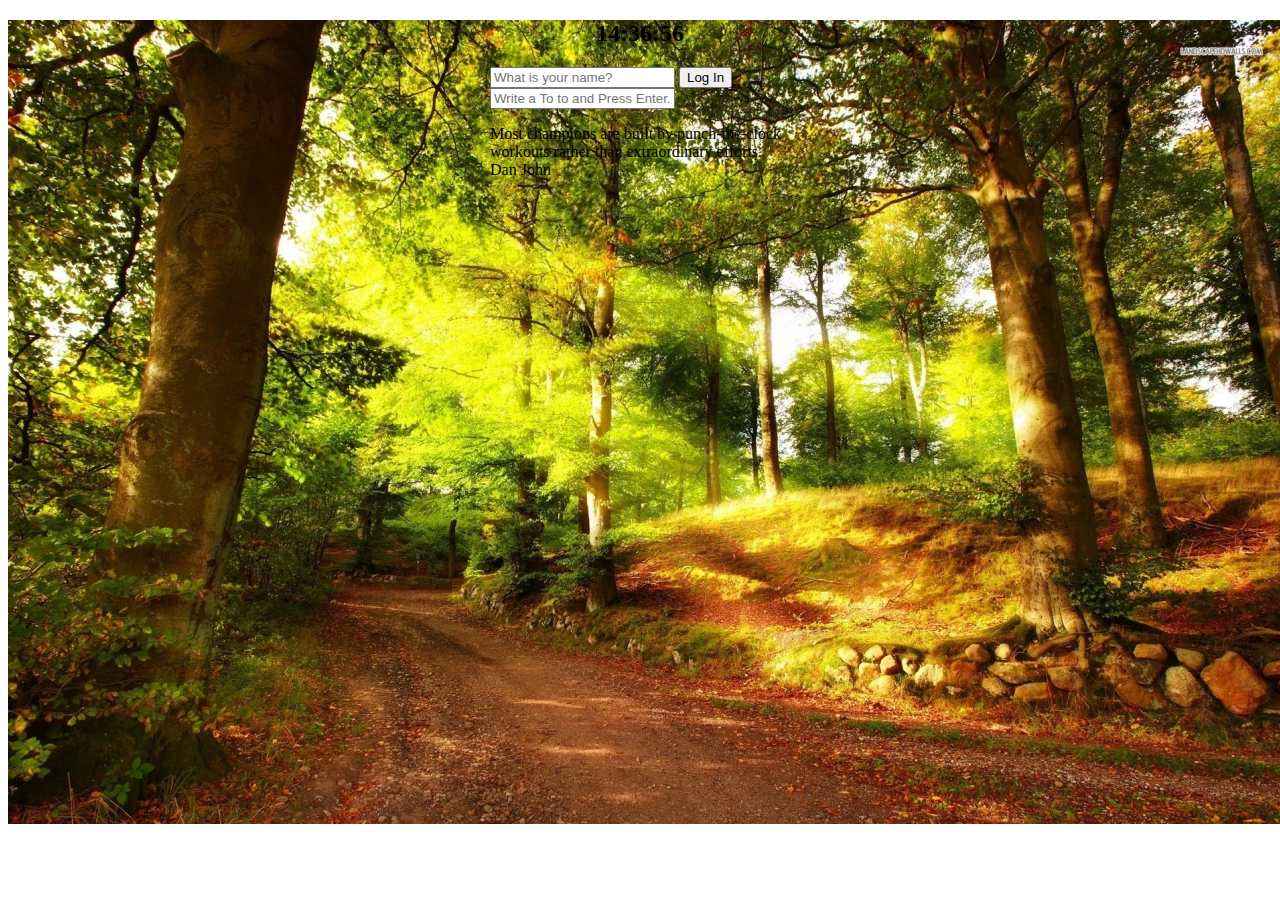
==== index.html @ 4be57e92 "first commit" ====
<!DOCTYPE html>
<html lang="en">
  <head>
    <meta charset="UTF-8" />
    <meta http-equiv="X-UA-Compatible" content="IE=edge" />
    <meta name="viewport" content="width=device-width, initial-scale=1.0" />
    <link rel="stylesheet" href="바닐라jsBegginning/style.css" />
    <title>Momentum App</title>
    <style></style>
  </head>
  <body>
    <div class="background-image">
      <h2 class="time" id="clock">00:00:00</h2>
      <form class="hidden" id="login-form">
        <input
          required
          maxlength="15"
          type="text"
          placeholder="What is your name?"
        />
        <button>Log In</button>
      </form>
      <h1 id="greeting" class="hidden"></h1>
      <form id="todo-form">
        <input
          type="text"
          placeholder="Write a To to and Press Enter."
          required
        />
      </form>
      <ul id="todo-list"></ul>
      <div id="quote">
        <span></span>
        <span></span>
      </div>
      <div id="weather">
        <span></span>
        <span></span>
      </div>
    </div>
    <script src="js/greetings.js"></script>
    <script src="js/clock.js"></script>
    <script src="js/background.js"></script>
    <script src="js/todo.js"></script>
    <script src="js/weather.js"></script>
    <script src="js/quotes.js"></script>
  </body>
</html>
---- 바닐라jsBegginning/style.css ----
.hidden {
  display: none;
}
h1 {
  text-align: center;
}
.time {
  text-align: center;
}
.background-image {
  position: relative;
  background-image: src= "js/background.js";
  max-width: 300px;
  height: 0;
  margin: 0 auto;
}
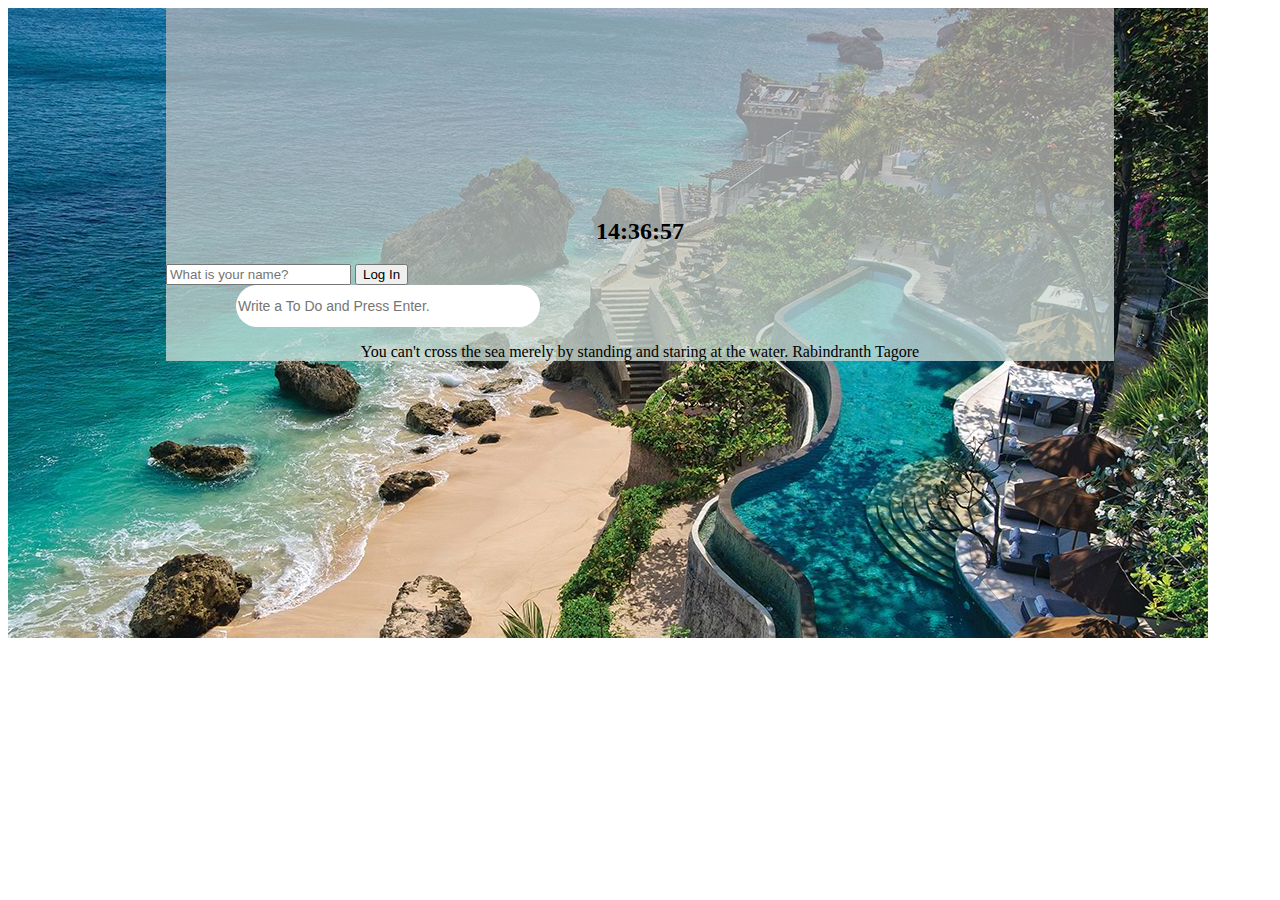
==== commit f80d3e81: "initial commit" ====
--- a/index.html
+++ b/index.html
@@ -10,32 +10,35 @@
   </head>
   <body>
     <div class="background-image">
-      <h2 class="time" id="clock">00:00:00</h2>
-      <form class="hidden" id="login-form">
-        <input
-          required
-          maxlength="15"
-          type="text"
-          placeholder="What is your name?"
-        />
-        <button>Log In</button>
-      </form>
-      <h1 id="greeting" class="hidden"></h1>
-      <form id="todo-form">
-        <input
-          type="text"
-          placeholder="Write a To to and Press Enter."
-          required
-        />
-      </form>
-      <ul id="todo-list"></ul>
-      <div id="quote">
-        <span></span>
-        <span></span>
-      </div>
-      <div id="weather">
-        <span></span>
-        <span></span>
+      <div class="content-section">
+        <h2 class="time" id="clock">00:00:00</h2>
+        <form class="hidden" id="login-form">
+          <input
+            required
+            maxlength="15"
+            type="text"
+            placeholder="What is your name?"
+          />
+          <button>Log In</button>
+        </form>
+        <h1 id="greeting" class="hidden"></h1>
+        <form id="todo-form">
+          <input
+            class="input-style"
+            type="text"
+            placeholder="Write a To Do and Press Enter."
+            required
+          />
+        </form>
+        <ul id="todo-list"></ul>
+        <div id="quote">
+          <span></span>
+          <span></span>
+        </div>
+        <div id="weather">
+          <span></span>
+          <span></span>
+        </div>
       </div>
     </div>
     <script src="js/greetings.js"></script>
--- a/바닐라jsBegginning/style.css
+++ b/바닐라jsBegginning/style.css
@@ -3,6 +3,14 @@
 }
 h1 {
   text-align: center;
+}
+.input-style {
+  margin-left: 5em;
+  border-radius: 30px;
+  border: none;
+  height: 40px;
+  width: 300px;
+  font-size: 14px;
 }
 .time {
   text-align: center;
@@ -10,7 +18,19 @@
 .background-image {
   position: relative;
   background-image: src= "js/background.js";
-  max-width: 300px;
+  max-width: 75%;
   height: 0;
   margin: 0 auto;
 }
+#todo-list {
+}
+.content-section {
+  background: linear-gradient(#c8babaa6, #cdddd6c5);
+  padding-top: 20%;
+}
+#quote {
+  text-align: center;
+}
+#weather {
+  text-align: center;
+}
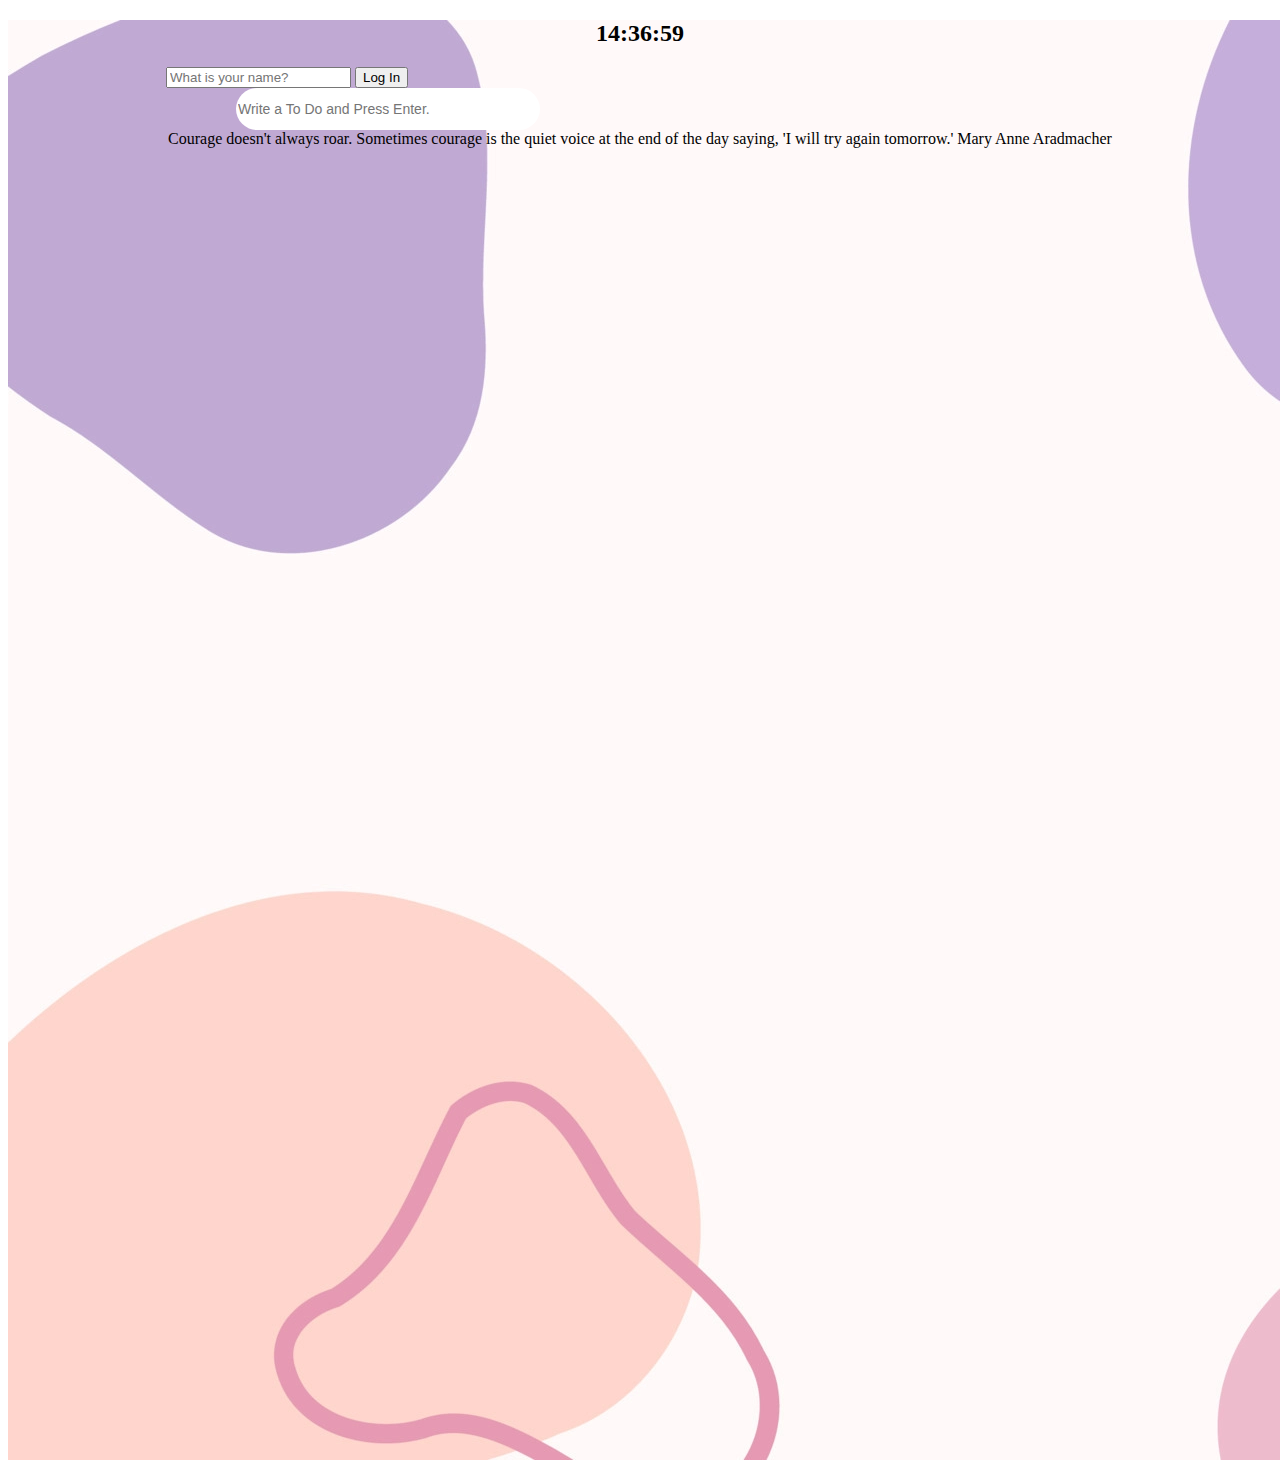
==== commit e98f4360: "style commit" ====
--- a/index.html
+++ b/index.html
@@ -9,7 +9,7 @@
     <style></style>
   </head>
   <body>
-    <div class="background-image">
+    <div class="main-section">
       <div class="content-section">
         <h2 class="time" id="clock">00:00:00</h2>
         <form class="hidden" id="login-form">
@@ -30,7 +30,7 @@
             required
           />
         </form>
-        <ul id="todo-list"></ul>
+        <div id="todo-list"></div>
         <div id="quote">
           <span></span>
           <span></span>
--- a/바닐라jsBegginning/style.css
+++ b/바닐라jsBegginning/style.css
@@ -3,6 +3,10 @@
 }
 h1 {
   text-align: center;
+}
+.main-section {
+  background-image: src= "js/background.js";
+  background-position: center;
 }
 .input-style {
   margin-left: 5em;
@@ -15,22 +19,19 @@
 .time {
   text-align: center;
 }
-.background-image {
+#todo-list {
+  text-align: center;
+}
+.content-section {
+  max-width: 75%;
   position: relative;
-  background-image: src= "js/background.js";
-  max-width: 75%;
   height: 0;
   margin: 0 auto;
-}
-#todo-list {
-}
-.content-section {
-  background: linear-gradient(#c8babaa6, #cdddd6c5);
-  padding-top: 20%;
 }
 #quote {
   text-align: center;
 }
 #weather {
   text-align: center;
+  color: grey;
 }
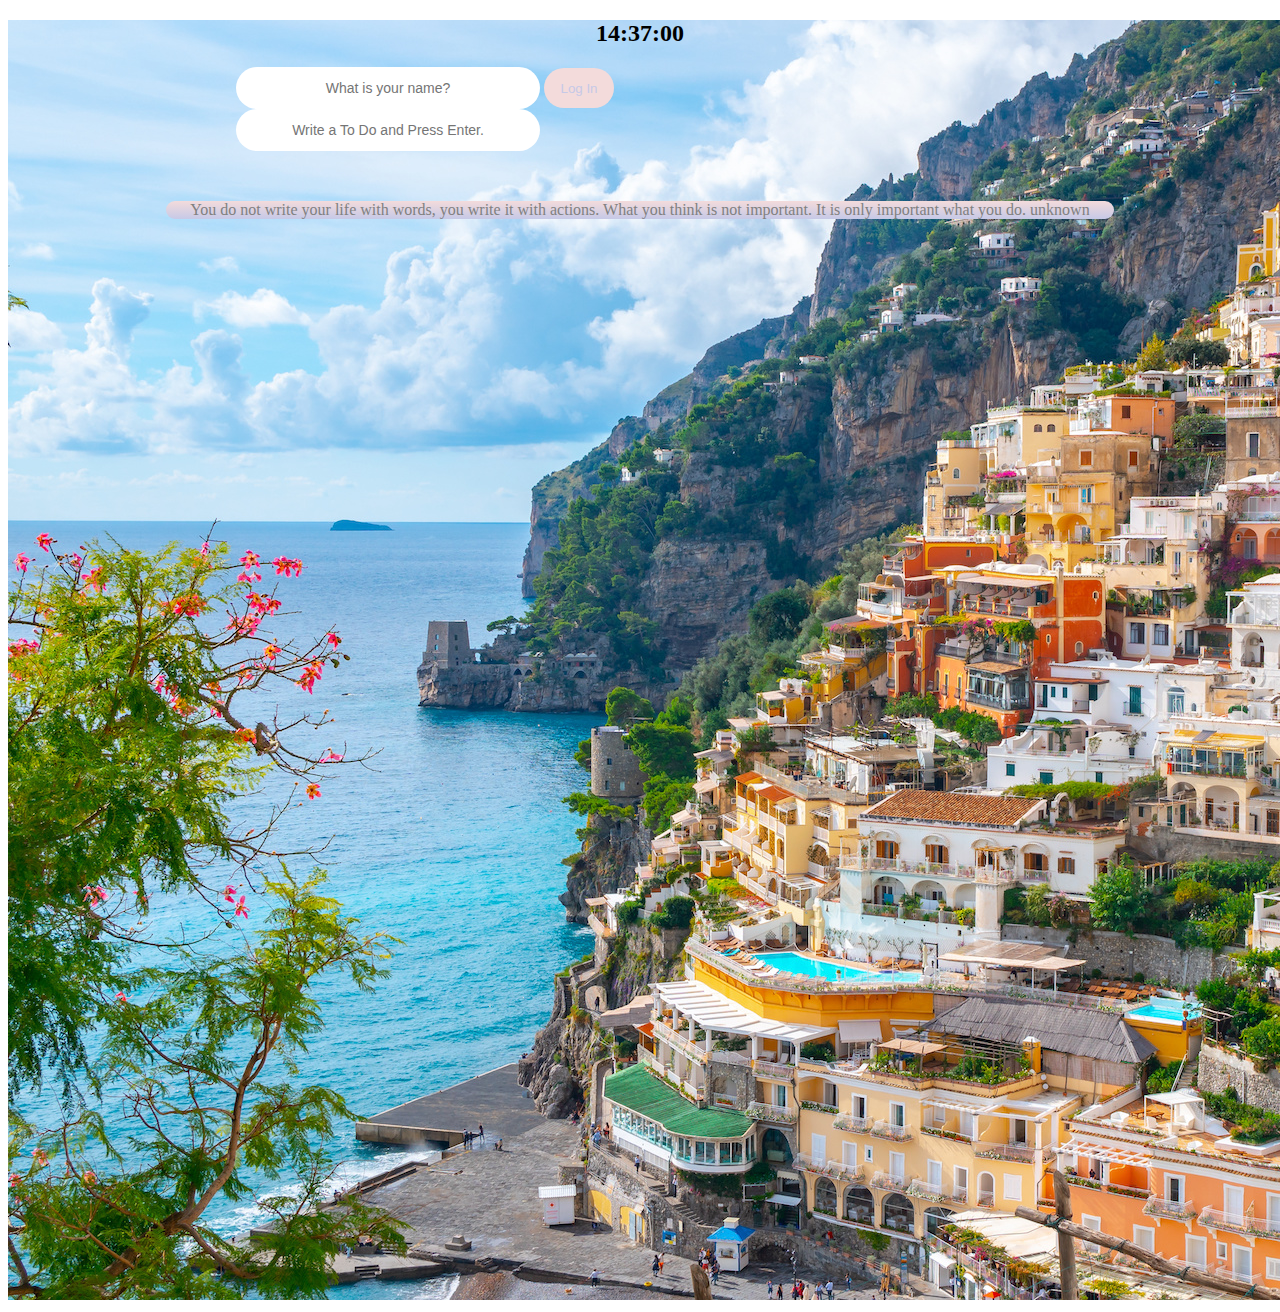
==== commit 3254ab4e: "style modify" ====
--- a/index.html
+++ b/index.html
@@ -17,9 +17,10 @@
             required
             maxlength="15"
             type="text"
+            class="input-style"
             placeholder="What is your name?"
           />
-          <button>Log In</button>
+          <button class="login-button">Log In</button>
         </form>
         <h1 id="greeting" class="hidden"></h1>
         <form id="todo-form">
--- a/바닐라jsBegginning/style.css
+++ b/바닐라jsBegginning/style.css
@@ -8,6 +8,9 @@
   background-image: src= "js/background.js";
   background-position: center;
 }
+.login-form {
+  color: aliceblue;
+}
 .input-style {
   margin-left: 5em;
   border-radius: 30px;
@@ -15,6 +18,15 @@
   height: 40px;
   width: 300px;
   font-size: 14px;
+  text-align: center;
+}
+.login-button {
+  background-color: #f3dbdb;
+  border: none;
+  border-radius: 30px;
+  height: 40px;
+  color: #c6c9e7;
+  width: 70px;
 }
 .time {
   text-align: center;
@@ -30,6 +42,10 @@
 }
 #quote {
   text-align: center;
+  background: linear-gradient(#f3dbdb, #c6c9e7);
+  border-radius: 20px;
+  margin-top: 50px;
+  color: grey;
 }
 #weather {
   text-align: center;
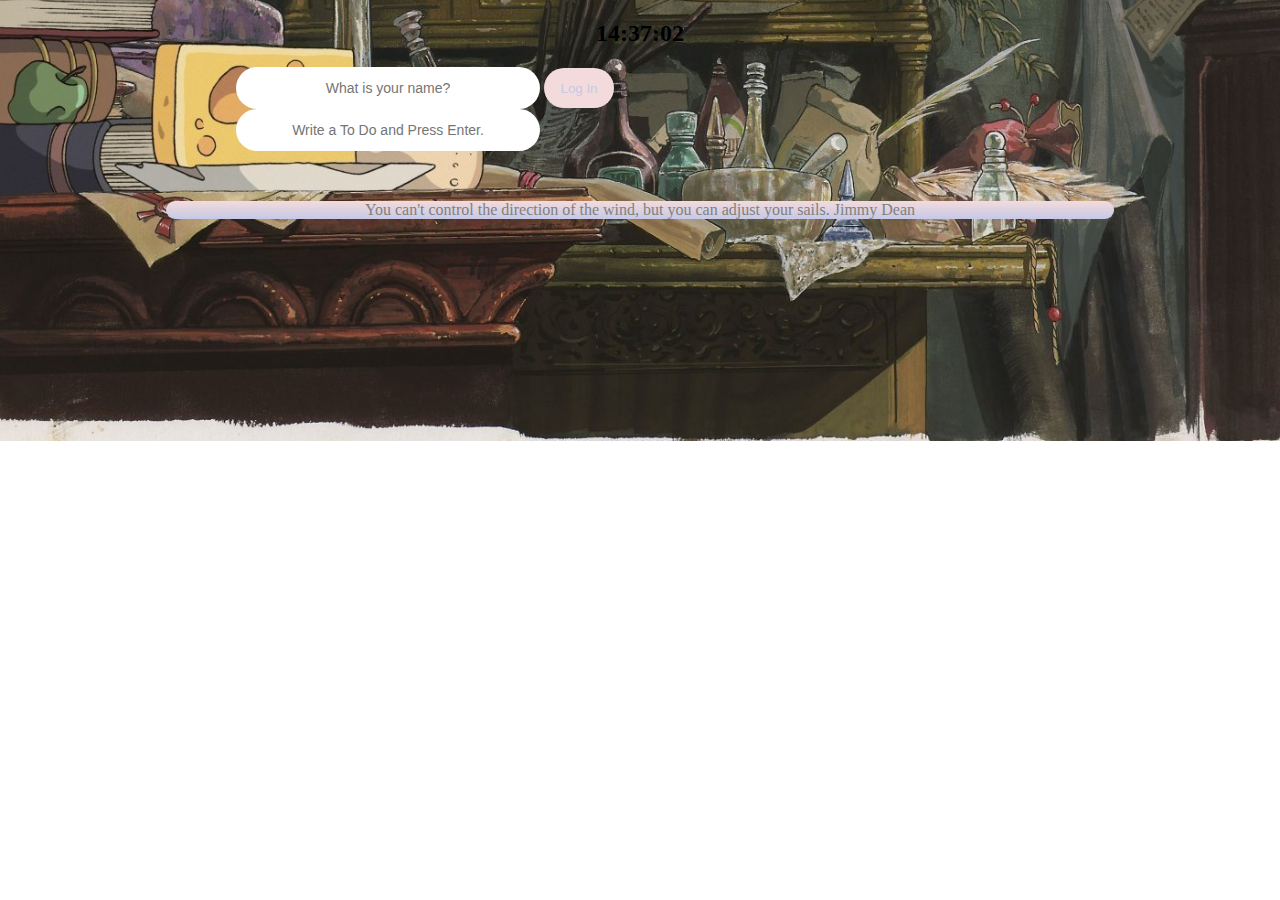
==== commit 7f0f19cf: "fixed background image container" ====
--- a/index.html
+++ b/index.html
@@ -9,43 +9,45 @@
     <style></style>
   </head>
   <body>
-    <div class="main-section">
-      <div class="content-section">
-        <h2 class="time" id="clock">00:00:00</h2>
-        <form class="hidden" id="login-form">
-          <input
-            required
-            maxlength="15"
-            type="text"
-            class="input-style"
-            placeholder="What is your name?"
-          />
-          <button class="login-button">Log In</button>
-        </form>
-        <h1 id="greeting" class="hidden"></h1>
-        <form id="todo-form">
-          <input
-            class="input-style"
-            type="text"
-            placeholder="Write a To Do and Press Enter."
-            required
-          />
-        </form>
-        <div id="todo-list"></div>
-        <div id="quote">
-          <span></span>
-          <span></span>
-        </div>
-        <div id="weather">
-          <span></span>
-          <span></span>
+    <div class="background-container">
+      <div class="main-section">
+        <div class="content-section">
+          <h2 class="time" id="clock">00:00:00</h2>
+          <form class="hidden" id="login-form">
+            <input
+              required
+              maxlength="15"
+              type="text"
+              class="input-style"
+              placeholder="What is your name?"
+            />
+            <button class="login-button">Log In</button>
+          </form>
+          <h1 id="greeting" class="hidden"></h1>
+          <form id="todo-form">
+            <input
+              class="input-style"
+              type="text"
+              placeholder="Write a To Do and Press Enter."
+              required
+            />
+          </form>
+          <div id="todo-list"></div>
+          <div id="quote">
+            <span></span>
+            <span></span>
+          </div>
+          <div id="weather">
+            <span></span>
+            <span></span>
+          </div>
         </div>
       </div>
     </div>
     <script src="js/greetings.js"></script>
     <script src="js/clock.js"></script>
-    <script src="js/background.js"></script>
     <script src="js/todo.js"></script>
+    <script src="/js/background.js"></script>
     <script src="js/weather.js"></script>
     <script src="js/quotes.js"></script>
   </body>
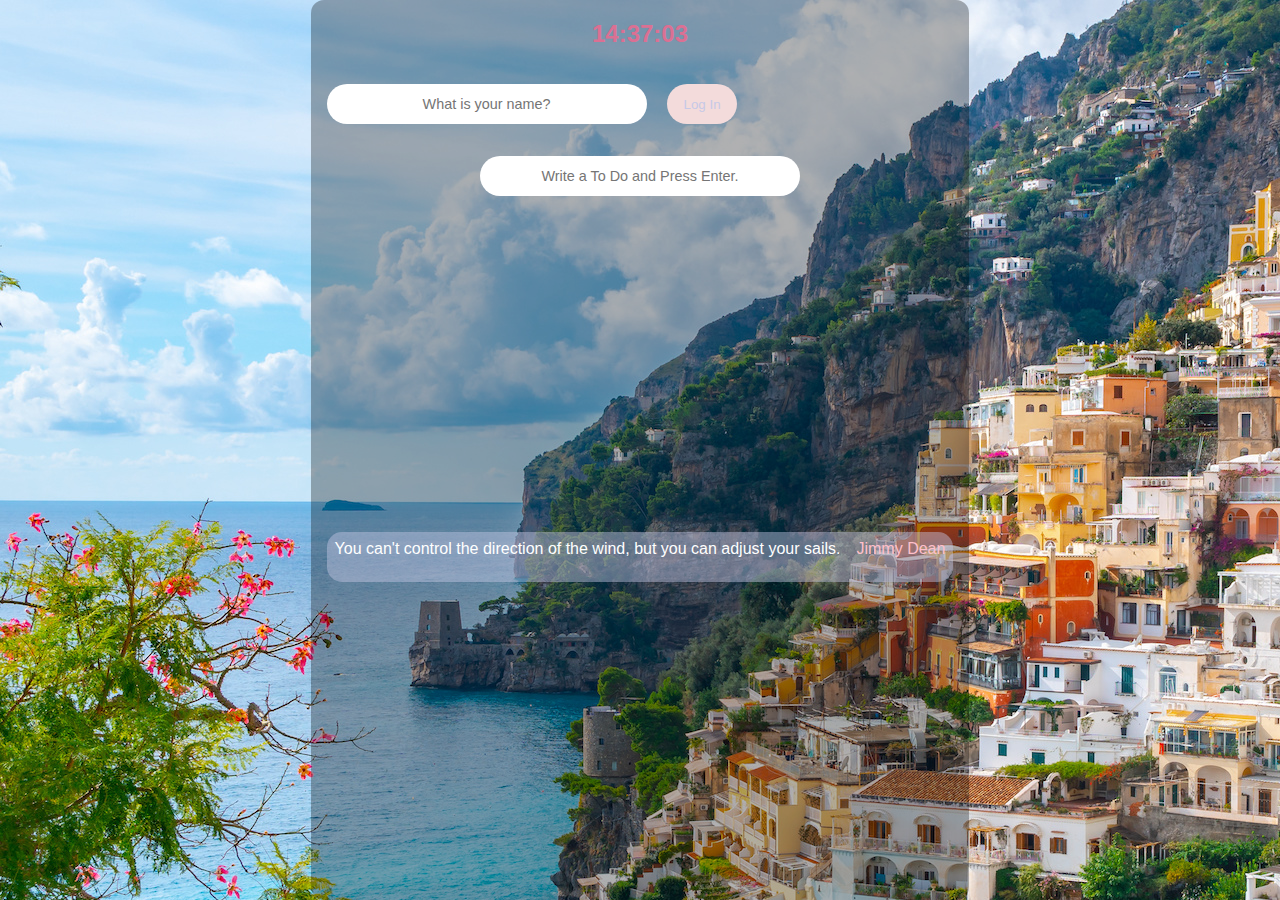
==== commit abe6d473: "working on styling" ====
--- a/index.html
+++ b/index.html
@@ -4,14 +4,14 @@
     <meta charset="UTF-8" />
     <meta http-equiv="X-UA-Compatible" content="IE=edge" />
     <meta name="viewport" content="width=device-width, initial-scale=1.0" />
-    <link rel="stylesheet" href="바닐라jsBegginning/style.css" />
+    <link rel="stylesheet" href="바닐라jsBeginning/style.css" />
     <title>Momentum App</title>
     <style></style>
   </head>
   <body>
-    <div class="background-container">
-      <div class="main-section">
-        <div class="content-section">
+    <div class="main-section">
+      <div class="content-section">
+        <div class="background-container">
           <h2 class="time" id="clock">00:00:00</h2>
           <form class="hidden" id="login-form">
             <input
@@ -33,13 +33,15 @@
             />
           </form>
           <div id="todo-list"></div>
-          <div id="quote">
-            <span></span>
-            <span></span>
-          </div>
-          <div id="weather">
-            <span></span>
-            <span></span>
+          <div class="footer">
+            <div id="quote">
+              <span></span>
+              <span></span>
+            </div>
+            <div id="weather">
+              <span></span>
+              <span></span>
+            </div>
           </div>
         </div>
       </div>
--- a/바닐라jsBeginning/style.css
+++ b/바닐라jsBeginning/style.css
@@ -0,0 +1,126 @@
+* {
+  box-sizing: border-box;
+}
+
+body {
+  margin: 0;
+  padding: 0;
+  font-family: "Franklin Gothic Medium", "Arial Narrow", Arial, sans-serif;
+}
+
+.main-section {
+  display: flex;
+  width: 100vw;
+  height: 100vh;
+}
+
+.background-container {
+  background-image: src= "js/background.js";
+  background-size: auto;
+  background-position: center;
+  background-repeat: no-repeat;
+}
+
+.content-section {
+  display: flex;
+  justify-content: center;
+  max-width: 70%;
+  position: relative;
+  height: 100vh;
+  background-color: rgba(0, 0, 0, 0.3);
+  border-radius: 13px;
+  margin: 0 auto;
+}
+
+.hidden {
+  display: none;
+}
+
+h1 {
+  text-align: center;
+  color: pink;
+}
+
+/* TODO INPUT FORM */
+#todo-form {
+  display: flex;
+  justify-content: center;
+}
+
+.input-style {
+  margin: 1rem;
+  border-radius: 3rem;
+  border: none;
+  height: 2.5rem;
+  width: 20rem;
+  font-size: 0.9rem;
+  text-align: center;
+}
+
+/* LOGIN */
+.login-form {
+  color: aliceblue;
+}
+.login-button {
+  background-color: #f3dbdb;
+  border: none;
+  border-radius: 30px;
+  height: 40px;
+  color: #c6c9e7;
+  width: 70px;
+}
+
+/* TIME  */
+.time {
+  text-align: center;
+  color: palevioletred;
+}
+
+/* TODO LIST  */
+#todo-list {
+  text-align: center;
+  color: azure;
+  margin: 1rem;
+  height: 18rem;
+}
+
+li button {
+  border: none;
+  cursor: pointer;
+  border-radius: 1rem;
+  margin: 0.1rem;
+  background-color: transparent;
+}
+
+.footer {
+  display: flex;
+  flex-direction: column;
+  background-color: #c6c9e772;
+  color: rgb(22, 10, 10);
+  margin: 0 1rem;
+  height: auto;
+  border-radius: 15px;
+}
+
+/* QUOTE */
+#quote {
+  display: flex;
+  text-align: center;
+}
+
+#quote span:first-child {
+  color: white;
+  margin: 0.5rem;
+}
+
+#quote span:last-child {
+  color: pink;
+  margin: 0.5rem;
+}
+
+/* WEATHER  */
+#weather {
+  justify-content: center;
+  text-align: center;
+  margin: 0.5rem;
+}
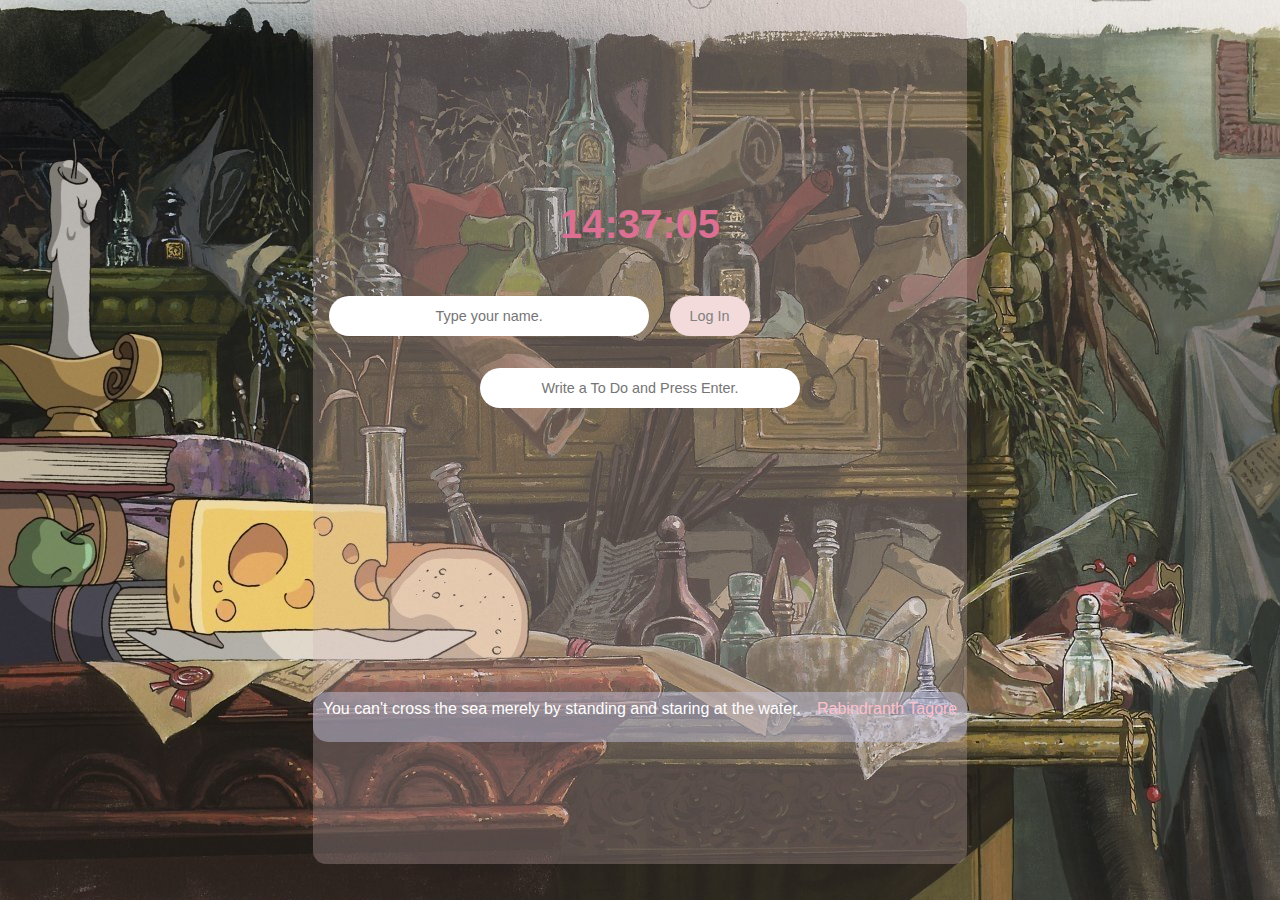
==== commit b548dbd5: "finishing styling" ====
--- a/index.html
+++ b/index.html
@@ -16,10 +16,11 @@
           <form class="hidden" id="login-form">
             <input
               required
-              maxlength="15"
+              autocomplete="off"
+              maxlength="20"
               type="text"
               class="input-style"
-              placeholder="What is your name?"
+              placeholder="Type your name."
             />
             <button class="login-button">Log In</button>
           </form>
--- a/바닐라jsBeginning/style.css
+++ b/바닐라jsBeginning/style.css
@@ -24,10 +24,11 @@
 .content-section {
   display: flex;
   justify-content: center;
+  align-items: center;
   max-width: 70%;
   position: relative;
-  height: 100vh;
-  background-color: rgba(0, 0, 0, 0.3);
+  height: 96vh;
+  background-color: rgba(209, 179, 179, 0.3);
   border-radius: 13px;
   margin: 0 auto;
 }
@@ -37,8 +38,14 @@
 }
 
 h1 {
+  background-color: #c6c9e772;
+  margin: 1rem;
   text-align: center;
-  color: pink;
+  padding: 1rem;
+  border-radius: 15px;
+  color: rgb(0, 0, 0);
+  text-shadow: 1px 2px 1px rgb(230, 200, 200);
+  cursor: default;
 }
 
 /* TODO INPUT FORM */
@@ -58,30 +65,47 @@
 }
 
 /* LOGIN */
-.login-form {
+#login-form {
   color: aliceblue;
+  /* display: flex; */
+  justify-content: center;
+  align-items: center;
 }
+
 .login-button {
   background-color: #f3dbdb;
   border: none;
   border-radius: 30px;
   height: 40px;
-  color: #c6c9e7;
-  width: 70px;
+  color: grey;
+  font-size: 0.9rem;
+  width: 5rem;
+  cursor: pointer;
 }
 
 /* TIME  */
 .time {
   text-align: center;
   color: palevioletred;
+  cursor: default;
+  font-size: 2.5rem;
+  margin-top: 5rem;
 }
 
 /* TODO LIST  */
 #todo-list {
   text-align: center;
   color: azure;
-  margin: 1rem;
-  height: 18rem;
+  margin: 0.5rem;
+  font-size: 1.4rem;
+  height: 28vh;
+  list-style: none;
+}
+
+li:hover {
+  opacity: 0.5;
+  transition: all 200ms ease-in-out;
+  cursor: default;
 }
 
 li button {
@@ -92,20 +116,23 @@
   background-color: transparent;
 }
 
+/* FOOTER */
+
 .footer {
   display: flex;
   flex-direction: column;
   background-color: #c6c9e772;
   color: rgb(22, 10, 10);
-  margin: 0 1rem;
   height: auto;
   border-radius: 15px;
+  justify-content: center;
+  align-items: center;
 }
 
 /* QUOTE */
 #quote {
   display: flex;
-  text-align: center;
+  margin: 0 0.1rem;
 }
 
 #quote span:first-child {
@@ -123,4 +150,5 @@
   justify-content: center;
   text-align: center;
   margin: 0.5rem;
+  color: rgb(83, 83, 83);
 }
